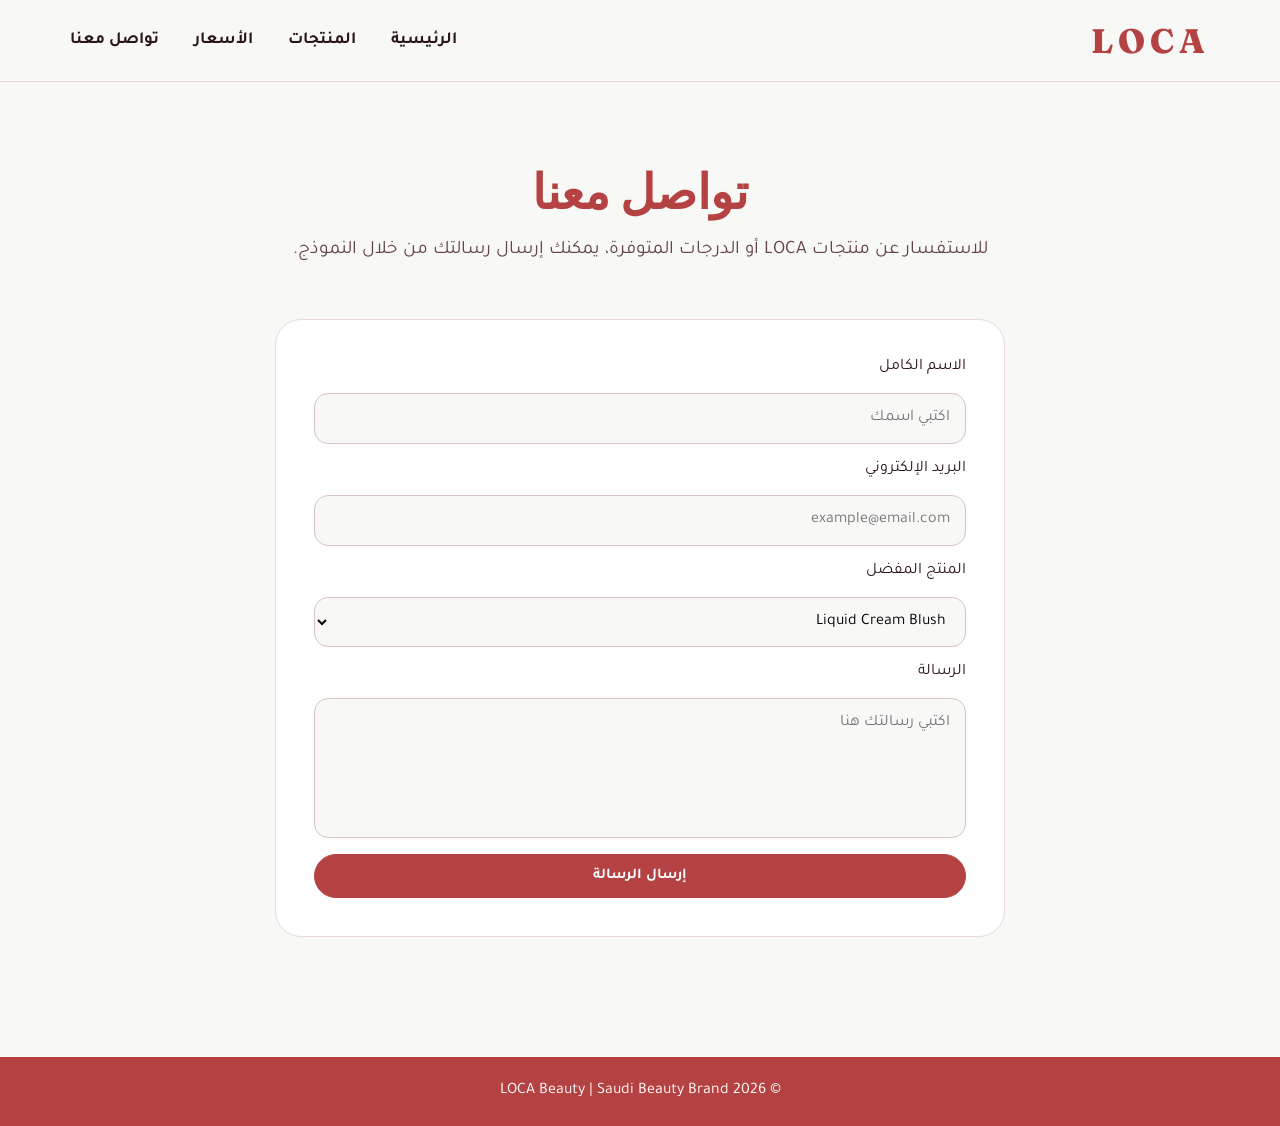
==== contact.html @ 2cea82ef "Add files via upload" ====
<!DOCTYPE html>
<html lang="ar" dir="rtl">
<head>
  <meta charset="UTF-8">
  <title>LOCA Beauty | تواصل معنا</title>
  <link rel="stylesheet" href="style.css">
</head>
<body>

  <nav class="navbar">
    <div class="logo">LOCA</div>
    <ul class="nav-links">
      <li><a href="index.html">الرئيسية</a></li>
      <li><a href="products.html">المنتجات</a></li>
      <li><a href="offers.html">الأسعار</a></li>
      <li><a href="contact.html">تواصل معنا</a></li>
    </ul>
  </nav>

  <section class="section">
    <h2 class="section-title">تواصل معنا</h2>
    <p class="section-subtitle">
      للاستفسار عن منتجات LOCA أو الدرجات المتوفرة، يمكنك إرسال رسالتك من خلال النموذج.
    </p>

    <div class="contact-box">
      <form>
        <label>الاسم الكامل</label>
        <input type="text" placeholder="اكتبي اسمك">

        <label>البريد الإلكتروني</label>
        <input type="email" placeholder="example@email.com">

        <label>المنتج المفضل</label>
        <select>
          <option>Liquid Cream Blush</option>
          <option>Creamy Lip Liner</option>
          <option>Glossy Lip Balm</option>
          <option>Creamy Concealer</option>
          <option>Matte Eye Liner</option>
        </select>

        <label>الرسالة</label>
        <textarea placeholder="اكتبي رسالتك هنا"></textarea>

        <button type="submit" class="btn">إرسال الرسالة</button>
      </form>
    </div>
  </section>

  <footer class="footer">
    <p>© 2026 LOCA Beauty | Saudi Beauty Brand</p>
  </footer>

</body>
</html>
---- style.css ----
@import url('https://fonts.googleapis.com/css2?family=Fraunces:wght@500;600;700;800&family=Tajawal:wght@400;500;700&display=swap');

:root {
  --red: #B44242;
  --pink: #E8CDD0;
  --white: #F8F8F7;
  --dark: #2B1518;
  --soft: #EFE3E4;
}

* {
  margin: 0;
  padding: 0;
  box-sizing: border-box;
}

body {
  background: var(--white);
  color: var(--dark);
  font-family: "Tajawal", sans-serif;
}

a {
  text-decoration: none;
  color: inherit;
}

.navbar {
  height: 82px;
  padding: 0 70px;
  display: flex;
  justify-content: space-between;
  align-items: center;
  background: var(--white);
  border-bottom: 1px solid #eadada;
  position: sticky;
  top: 0;
  z-index: 1000;
}

.logo {
  font-family: "Fraunces", serif;
  font-size: 34px;
  color: var(--red);
  letter-spacing: 5px;
  font-weight: 800;
}

.nav-links {
  list-style: none;
  display: flex;
  gap: 35px;
  font-size: 17px;
  font-weight: 600;
}

.nav-links a:hover {
  color: var(--red);
}

.btn {
  background: var(--red);
  color: white;
  padding: 12px 28px;
  border-radius: 50px;
  border: 1px solid var(--red);
  font-size: 15px;
  font-weight: 700;
  cursor: pointer;
  transition: 0.3s;
  font-family: "Tajawal", sans-serif;
}

.btn:hover {
  transform: translateY(-3px);
  box-shadow: 0 12px 30px rgba(180, 66, 66, 0.22);
}

/* HOME HEADER */
.hero {
  padding: 40px 60px 90px;
  background: var(--white);
}

.hero-images {
  display: grid;
  grid-template-columns: repeat(3, 1fr);
  gap: 14px;
}

.hero-images img {
  width: 100%;
  height: 430px;
  object-fit: cover;
}

.hero-strip {
  width: 78%;
  height: 85px;
  background: var(--red);
  margin: -45px auto 0;
  border-radius: 100px;
  display: flex;
  align-items: center;
  padding-right: 50px;
  position: relative;
  z-index: 10;
}

.hero-strip h1 {
  color: white;
  font-family: "Fraunces", serif;
  font-size: 62px;
  letter-spacing: 4px;
}

.hero-text {
  text-align: center;
  max-width: 760px;
  margin: 90px auto 0;
}

.mini-title {
  color: var(--red);
  letter-spacing: 3px;
  font-size: 14px;
  margin-bottom: 18px;
  font-weight: 700;
}

.hero-text h2 {
  font-family: "Fraunces", serif;
  font-size: 62px;
  line-height: 1.2;
  color: var(--dark);
  margin-bottom: 22px;
}

.hero-text h2 span {
  color: var(--red);
}

.hero-text p {
  font-size: 20px;
  line-height: 2;
  color: #5a3b3f;
  margin-bottom: 35px;
}

.hero-text .btn {
  display: inline-block;
}

/* GENERAL SECTIONS */
.section {
  padding: 80px 70px;
}

.section-title {
  font-family: "Fraunces", serif;
  font-size: 48px;
  color: var(--red);
  text-align: center;
  margin-bottom: 12px;
}

.section-subtitle {
  text-align: center;
  max-width: 760px;
  margin: 0 auto 50px;
  line-height: 1.9;
  color: #654348;
  font-size: 19px;
}

/* PRODUCTS */
.products-grid {
  display: grid;
  grid-template-columns: repeat(5, 1fr);
  gap: 22px;
}

.product-card {
  background: white;
  border: 1px solid #eadada;
  border-radius: 22px;
  overflow: hidden;
  position: relative;
  transition: 0.35s;
}

.product-card:hover {
  transform: translateY(-6px);
  box-shadow: 0 22px 45px rgba(43, 21, 24, 0.12);
}

.product-slider {
  height: 260px;
  position: relative;
  overflow: hidden;
  background: var(--pink);
}

.product-slider img {
  position: absolute;
  width: 100%;
  height: 100%;
  object-fit: cover;
  opacity: 0;
  animation: slideShow 9s infinite;
}

.product-slider img:nth-child(1) {
  animation-delay: 0s;
}

.product-slider img:nth-child(2) {
  animation-delay: 3s;
}

.product-slider img:nth-child(3) {
  animation-delay: 6s;
}

@keyframes slideShow {
  0% {
    opacity: 0;
    transform: scale(1.04);
  }

  8% {
    opacity: 1;
    transform: scale(1);
  }

  32% {
    opacity: 1;
    transform: scale(1);
  }

  42% {
    opacity: 0;
    transform: scale(1.04);
  }

  100% {
    opacity: 0;
  }
}

.product-info {
  padding: 18px;
  text-align: center;
}

.product-info h3 {
  font-family: "Fraunces", serif;
  font-size: 21px;
  color: var(--dark);
  margin-bottom: 6px;
}

.price {
  color: var(--red);
  font-size: 17px;
  font-weight: 800;
  margin-bottom: 10px;
}

.short-desc {
  font-size: 14px;
  line-height: 1.7;
  color: #6b4b4f;
  min-height: 48px;
}

.product-details {
  background: var(--white);
  margin-top: 14px;
  padding: 13px;
  border-radius: 15px;
  font-size: 13px;
  line-height: 1.7;
  color: #4d3034;
  max-height: 0;
  opacity: 0;
  overflow: hidden;
  transition: 0.35s;
}

.product-card:hover .product-details {
  max-height: 230px;
  opacity: 1;
}

.product-card .btn {
  margin-top: 14px;
  padding: 10px 24px;
  font-size: 14px;
}

/* TABLE */
.table-box {
  background: white;
  border: 1px solid #eadada;
  padding: 30px;
  border-radius: 24px;
  overflow-x: auto;
}

table {
  width: 100%;
  border-collapse: collapse;
  text-align: center;
}

th {
  background: var(--red);
  color: white;
  padding: 17px;
}

td {
  padding: 17px;
  border-bottom: 1px solid #eadada;
}

tr:hover {
  background: var(--pink);
}

/* CONTACT */
.contact-box {
  max-width: 730px;
  margin: auto;
  background: white;
  border: 1px solid #eadada;
  border-radius: 26px;
  padding: 38px;
}

form {
  display: flex;
  flex-direction: column;
  gap: 16px;
}

input,
select,
textarea {
  padding: 15px;
  border: 1px solid #d8c3c5;
  background: var(--white);
  border-radius: 14px;
  font-size: 16px;
  font-family: "Tajawal", sans-serif;
}

input:focus,
select:focus,
textarea:focus {
  outline: none;
  border-color: var(--red);
}

textarea {
  height: 140px;
  resize: none;
}

.footer {
  background: var(--red);
  color: white;
  text-align: center;
  padding: 25px;
  margin-top: 40px;
}

@media (max-width: 1200px) {
  .products-grid {
    grid-template-columns: repeat(3, 1fr);
  }
}

@media (max-width: 900px) {
  .navbar {
    padding: 20px;
    height: auto;
    flex-direction: column;
    gap: 15px;
  }

  .nav-links {
    flex-wrap: wrap;
    justify-content: center;
    gap: 18px;
  }

  .hero {
    padding: 25px;
  }

  .hero-images {
    grid-template-columns: 1fr;
  }

  .hero-images img {
    height: 380px;
  }

  .hero-strip {
    width: 92%;
    height: 75px;
    margin-top: -35px;
  }

  .hero-strip h1 {
    font-size: 45px;
  }

  .hero-text h2 {
    font-size: 42px;
  }

  .hero-text p {
    font-size: 18px;
  }

  .section {
    padding: 55px 25px;
  }
}

@media (max-width: 750px) {
  .products-grid {
    grid-template-columns: 1fr;
  }

  .product-slider {
    height: 330px;
  }
}
.team-box {
  margin: 30px 0;
}

.team-box p {
  color: var(--red);
  font-size: 14px;
  letter-spacing: 2px;
  margin-bottom: 12px;
  font-weight: 700;
}

.team-names {
  display: flex;
  justify-content: center;
  gap: 12px;
  flex-wrap: wrap;
}

.team-names span {
  background: var(--pink);
  color: var(--dark);
  padding: 10px 18px;
  border-radius: 50px;
  font-size: 14px;
}
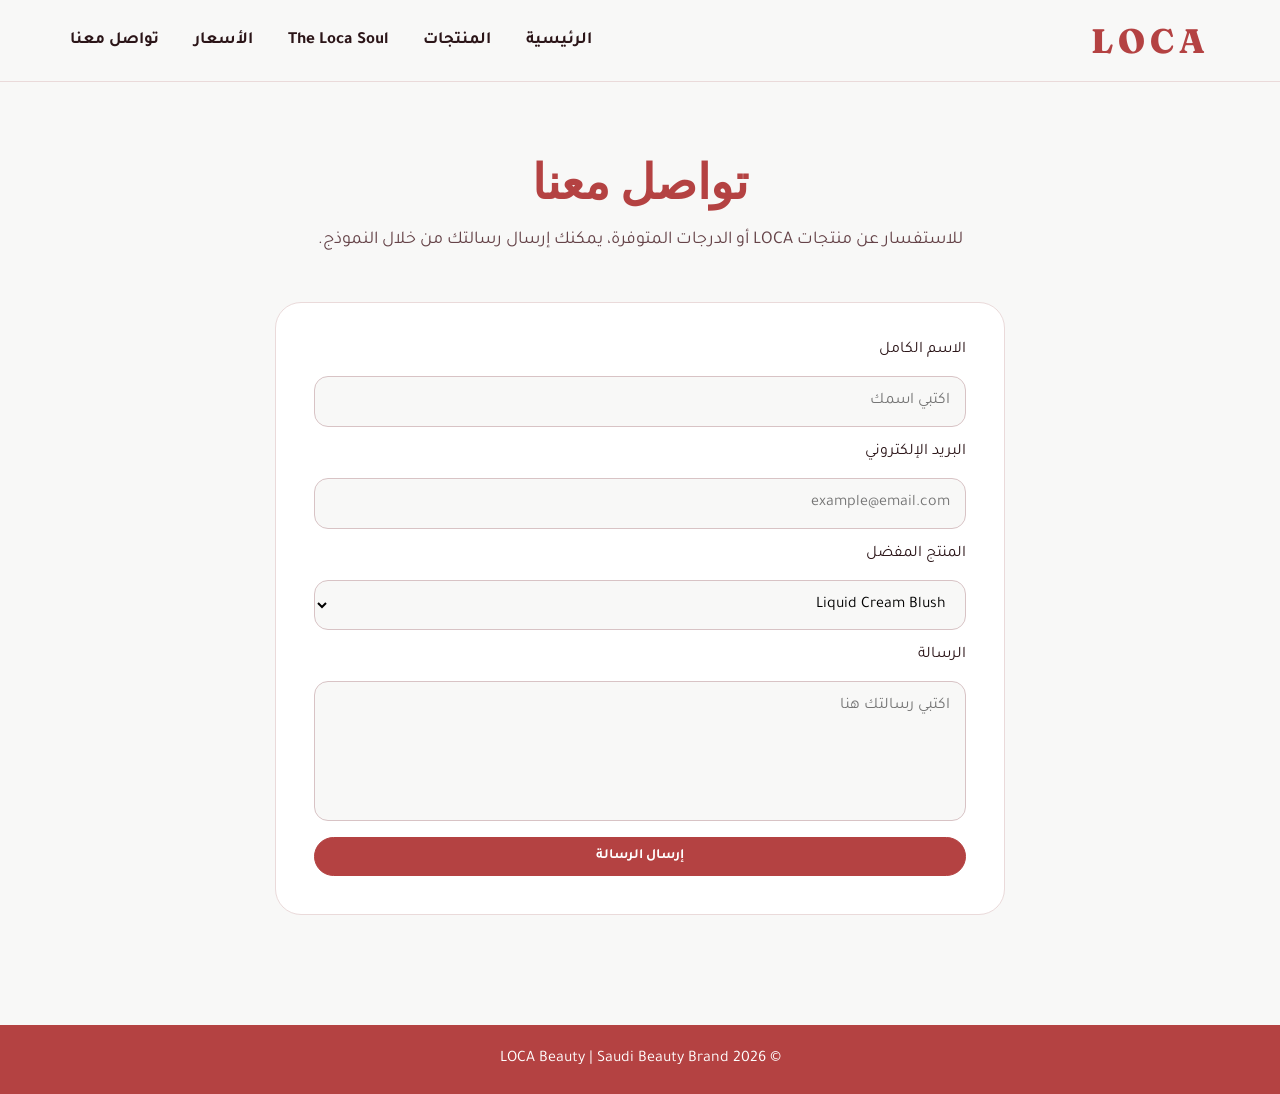
==== commit 8aa41fde: "Add files via upload" ====
--- a/contact.html
+++ b/contact.html
@@ -12,6 +12,7 @@
     <ul class="nav-links">
       <li><a href="index.html">الرئيسية</a></li>
       <li><a href="products.html">المنتجات</a></li>
+	  <li><a href="soul.html">The Loca Soul</a></li>
       <li><a href="offers.html">الأسعار</a></li>
       <li><a href="contact.html">تواصل معنا</a></li>
     </ul>
--- a/style.css
+++ b/style.css
@@ -5,7 +5,7 @@
   --pink: #E8CDD0;
   --white: #F8F8F7;
   --dark: #2B1518;
-  --soft: #EFE3E4;
+  --border: #eadada;
 }
 
 * {
@@ -32,7 +32,7 @@
   justify-content: space-between;
   align-items: center;
   background: var(--white);
-  border-bottom: 1px solid #eadada;
+  border-bottom: 1px solid var(--border);
   position: sticky;
   top: 0;
   z-index: 1000;
@@ -61,10 +61,10 @@
 .btn {
   background: var(--red);
   color: white;
-  padding: 12px 28px;
+  padding: 10px 24px;
   border-radius: 50px;
   border: 1px solid var(--red);
-  font-size: 15px;
+  font-size: 14px;
   font-weight: 700;
   cursor: pointer;
   transition: 0.3s;
@@ -73,87 +73,12 @@
 
 .btn:hover {
   transform: translateY(-3px);
-  box-shadow: 0 12px 30px rgba(180, 66, 66, 0.22);
-}
-
-/* HOME HEADER */
-.hero {
-  padding: 40px 60px 90px;
-  background: var(--white);
-}
-
-.hero-images {
-  display: grid;
-  grid-template-columns: repeat(3, 1fr);
-  gap: 14px;
-}
-
-.hero-images img {
-  width: 100%;
-  height: 430px;
-  object-fit: cover;
-}
-
-.hero-strip {
-  width: 78%;
-  height: 85px;
-  background: var(--red);
-  margin: -45px auto 0;
-  border-radius: 100px;
-  display: flex;
-  align-items: center;
-  padding-right: 50px;
-  position: relative;
-  z-index: 10;
-}
-
-.hero-strip h1 {
-  color: white;
-  font-family: "Fraunces", serif;
-  font-size: 62px;
-  letter-spacing: 4px;
-}
-
-.hero-text {
-  text-align: center;
-  max-width: 760px;
-  margin: 90px auto 0;
-}
-
-.mini-title {
-  color: var(--red);
-  letter-spacing: 3px;
-  font-size: 14px;
-  margin-bottom: 18px;
-  font-weight: 700;
-}
-
-.hero-text h2 {
-  font-family: "Fraunces", serif;
-  font-size: 62px;
-  line-height: 1.2;
-  color: var(--dark);
-  margin-bottom: 22px;
-}
-
-.hero-text h2 span {
-  color: var(--red);
-}
-
-.hero-text p {
-  font-size: 20px;
-  line-height: 2;
-  color: #5a3b3f;
-  margin-bottom: 35px;
-}
-
-.hero-text .btn {
-  display: inline-block;
-}
-
-/* GENERAL SECTIONS */
+  box-shadow: 0 12px 25px rgba(180, 66, 66, 0.22);
+}
+
+/* SECTION */
 .section {
-  padding: 80px 70px;
+  padding: 70px 60px;
 }
 
 .section-title {
@@ -166,11 +91,11 @@
 
 .section-subtitle {
   text-align: center;
-  max-width: 760px;
-  margin: 0 auto 50px;
+  max-width: 720px;
+  margin: 0 auto 45px;
   line-height: 1.9;
   color: #654348;
-  font-size: 19px;
+  font-size: 18px;
 }
 
 /* PRODUCTS */
@@ -178,15 +103,16 @@
   display: grid;
   grid-template-columns: repeat(5, 1fr);
   gap: 22px;
+  align-items: start;
 }
 
 .product-card {
   background: white;
-  border: 1px solid #eadada;
+  border: 1px solid var(--border);
   border-radius: 22px;
   overflow: hidden;
-  position: relative;
   transition: 0.35s;
+  min-width: 0;
 }
 
 .product-card:hover {
@@ -195,7 +121,8 @@
 }
 
 .product-slider {
-  height: 260px;
+  width: 100%;
+  height: 245px;
   position: relative;
   overflow: hidden;
   background: var(--pink);
@@ -203,6 +130,7 @@
 
 .product-slider img {
   position: absolute;
+  inset: 0;
   width: 100%;
   height: 100%;
   object-fit: cover;
@@ -249,13 +177,13 @@
 }
 
 .product-info {
-  padding: 18px;
+  padding: 17px;
   text-align: center;
 }
 
 .product-info h3 {
   font-family: "Fraunces", serif;
-  font-size: 21px;
+  font-size: 22px;
   color: var(--dark);
   margin-bottom: 6px;
 }
@@ -264,7 +192,7 @@
   color: var(--red);
   font-size: 17px;
   font-weight: 800;
-  margin-bottom: 10px;
+  margin-bottom: 9px;
 }
 
 .short-desc {
@@ -274,35 +202,78 @@
   min-height: 48px;
 }
 
-.product-details {
+/* DETAILS */
+details {
+  margin-top: 13px;
+  text-align: right;
   background: var(--white);
-  margin-top: 14px;
-  padding: 13px;
-  border-radius: 15px;
+  border: 1px solid var(--border);
+  border-radius: 16px;
+  padding: 12px;
+}
+
+summary {
+  cursor: pointer;
+  color: var(--red);
+  font-weight: 700;
+  list-style: none;
+  font-size: 14px;
+}
+
+summary::-webkit-details-marker {
+  display: none;
+}
+
+summary::after {
+  content: " ↓";
+}
+
+details[open] summary::after {
+  content: " ↑";
+}
+
+.details-text {
+  margin-top: 12px;
   font-size: 13px;
-  line-height: 1.7;
-  color: #4d3034;
-  max-height: 0;
-  opacity: 0;
-  overflow: hidden;
-  transition: 0.35s;
-}
-
-.product-card:hover .product-details {
-  max-height: 230px;
-  opacity: 1;
+  line-height: 1.8;
+  color: #5a3b3f;
+}
+
+.choice-box {
+  margin-top: 12px;
+  display: flex;
+  flex-direction: column;
+  gap: 8px;
+}
+
+.choice-box p {
+  color: var(--dark);
+  font-weight: 700;
+  font-size: 13px;
+}
+
+.choice-box label {
+  background: white;
+  border: 1px solid var(--border);
+  padding: 8px 10px;
+  border-radius: 12px;
+  font-size: 13px;
+  cursor: pointer;
+}
+
+.choice-box input {
+  margin-left: 6px;
+  accent-color: var(--red);
 }
 
 .product-card .btn {
   margin-top: 14px;
-  padding: 10px 24px;
-  font-size: 14px;
 }
 
 /* TABLE */
 .table-box {
   background: white;
-  border: 1px solid #eadada;
+  border: 1px solid var(--border);
   padding: 30px;
   border-radius: 24px;
   overflow-x: auto;
@@ -322,7 +293,7 @@
 
 td {
   padding: 17px;
-  border-bottom: 1px solid #eadada;
+  border-bottom: 1px solid var(--border);
 }
 
 tr:hover {
@@ -334,7 +305,7 @@
   max-width: 730px;
   margin: auto;
   background: white;
-  border: 1px solid #eadada;
+  border: 1px solid var(--border);
   border-radius: 26px;
   padding: 38px;
 }
@@ -376,16 +347,17 @@
   margin-top: 40px;
 }
 
-@media (max-width: 1200px) {
+/* RESPONSIVE */
+@media (max-width: 1250px) {
   .products-grid {
     grid-template-columns: repeat(3, 1fr);
   }
 }
 
-@media (max-width: 900px) {
+@media (max-width: 850px) {
   .navbar {
+    height: auto;
     padding: 20px;
-    height: auto;
     flex-direction: column;
     gap: 15px;
   }
@@ -396,6 +368,313 @@
     gap: 18px;
   }
 
+  .section {
+    padding: 50px 22px;
+  }
+
+  .section-title {
+    font-size: 38px;
+  }
+
+  .products-grid {
+    grid-template-columns: 1fr;
+  }
+
+  .product-slider {
+    height: 340px;
+  }
+}
+/* SOUL PAGE */
+
+.soul-banner {
+  position: relative;
+  height: 650px;
+  overflow: hidden;
+}
+
+.soul-banner img {
+  width: 100%;
+  height: 100%;
+  object-fit: cover;
+}
+
+.soul-overlay {
+  position: absolute;
+  inset: 0;
+  background: linear-gradient(
+    to top,
+    rgba(0,0,0,0.45),
+    rgba(0,0,0,0.15)
+  );
+
+  display: flex;
+  flex-direction: column;
+  justify-content: center;
+  align-items: center;
+
+  color: white;
+  text-align: center;
+}
+
+.soul-overlay p {
+  letter-spacing: 4px;
+  margin-bottom: 18px;
+}
+
+.soul-overlay h1 {
+  font-family: "Fraunces", serif;
+  font-size: 68px;
+  line-height: 1.2;
+}
+
+.soul-section {
+  padding: 90px 70px;
+  display: grid;
+  grid-template-columns: 1fr 1fr;
+  gap: 60px;
+  align-items: center;
+}
+
+.soul-text .mini-title {
+  color: var(--red);
+  letter-spacing: 3px;
+  margin-bottom: 18px;
+  font-size: 14px;
+  font-weight: 700;
+}
+
+.soul-text h2 {
+  font-family: "Fraunces", serif;
+  font-size: 58px;
+  line-height: 1.2;
+  margin-bottom: 22px;
+  color: var(--dark);
+}
+
+.soul-text p:last-child {
+  font-size: 19px;
+  line-height: 2;
+  color: #5f4044;
+}
+
+.soul-image img {
+  width: 100%;
+  border-radius: 30px;
+}
+
+/* LAB */
+
+.lab-section {
+  padding: 40px 70px 90px;
+}
+
+.lab-title {
+  text-align: center;
+  margin-bottom: 50px;
+}
+
+.lab-title p {
+  color: var(--red);
+  letter-spacing: 3px;
+  margin-bottom: 12px;
+}
+
+.lab-title h2 {
+  font-family: "Fraunces", serif;
+  font-size: 52px;
+}
+
+.lab-grid {
+  display: grid;
+  grid-template-columns: repeat(3, 1fr);
+  gap: 28px;
+}
+
+.lab-card {
+  background: white;
+  border: 1px solid #eadada;
+  border-radius: 26px;
+  overflow: hidden;
+  transition: 0.35s;
+}
+
+.lab-card:hover {
+  transform: translateY(-8px);
+  box-shadow: 0 25px 50px rgba(43,21,24,0.12);
+}
+
+.lab-card img {
+  width: 100%;
+  height: 340px;
+  object-fit: cover;
+}
+
+.lab-content {
+  padding: 25px;
+}
+
+.lab-content h3 {
+  font-family: "Fraunces", serif;
+  font-size: 28px;
+  margin-bottom: 14px;
+  color: var(--dark);
+}
+
+.lab-content p {
+  line-height: 1.9;
+  color: #634549;
+  margin-bottom: 18px;
+}
+
+/* responsive */
+
+@media (max-width: 950px) {
+
+  .soul-overlay h1 {
+    font-size: 44px;
+  }
+
+  .soul-section {
+    grid-template-columns: 1fr;
+    padding: 60px 25px;
+  }
+
+  .lab-section {
+    padding: 20px 25px 70px;
+  }
+
+  .lab-grid {
+    grid-template-columns: 1fr;
+  }
+
+}
+.lab-more {
+  margin-top: 15px;
+  border: 1px solid #eadada;
+  border-radius: 16px;
+  padding: 12px;
+  background: var(--white);
+}
+
+.lab-more summary {
+  cursor: pointer;
+  color: white;
+  background: var(--red);
+  border-radius: 50px;
+  padding: 10px 20px;
+  text-align: center;
+  font-weight: 700;
+  list-style: none;
+}
+
+.lab-more summary::-webkit-details-marker {
+  display: none;
+}
+
+.lab-more p {
+  margin-top: 14px;
+  font-size: 14px;
+}
+/* HOME HEADER */
+.hero {
+  padding: 40px 60px 90px;
+  background: var(--white);
+}
+
+.hero-images {
+  display: grid;
+  grid-template-columns: repeat(3, 1fr);
+  gap: 14px;
+  max-width: 1150px;
+  margin: 0 auto;
+}
+
+.hero-images img {
+  width: 100%;
+  height: 420px;
+  object-fit: cover;
+  display: block;
+}
+
+.hero-strip {
+  width: 78%;
+  max-width: 900px;
+  height: 82px;
+  background: var(--red);
+  margin: -42px auto 0;
+  border-radius: 100px;
+  display: flex;
+  align-items: center;
+  padding-right: 50px;
+  position: relative;
+  z-index: 10;
+}
+
+.hero-strip h1 {
+  color: white;
+  font-family: "Fraunces", serif;
+  font-size: 60px;
+  letter-spacing: 5px;
+}
+
+.hero-text {
+  text-align: center;
+  max-width: 760px;
+  margin: 85px auto 0;
+}
+
+.hero-text h3 {
+  font-family: "Fraunces", serif;
+  color: var(--red);
+  font-size: 34px;
+  letter-spacing: 4px;
+  margin-bottom: 8px;
+}
+
+.mini-title {
+  color: var(--red);
+  letter-spacing: 3px;
+  font-size: 14px;
+  margin-bottom: 18px;
+  font-weight: 700;
+}
+
+.hero-text h2 {
+  font-family: "Fraunces", serif;
+  font-size: 52px;
+  line-height: 1.25;
+  color: var(--dark);
+  margin-bottom: 22px;
+}
+
+.hero-text p {
+  font-size: 19px;
+  line-height: 2;
+  color: #5a3b3f;
+  margin-bottom: 30px;
+}
+
+.team-box {
+  margin: 22px 0 30px;
+}
+
+.team-box p {
+  color: var(--red);
+  font-weight: 700;
+  margin-bottom: 10px;
+}
+
+.team-box span {
+  display: inline-block;
+  background: var(--pink);
+  color: var(--dark);
+  padding: 8px 16px;
+  border-radius: 30px;
+  margin: 4px;
+  font-size: 14px;
+}
+
+@media (max-width: 900px) {
   .hero {
     padding: 25px;
   }
@@ -405,12 +684,12 @@
   }
 
   .hero-images img {
-    height: 380px;
+    height: 330px;
   }
 
   .hero-strip {
     width: 92%;
-    height: 75px;
+    height: 70px;
     margin-top: -35px;
   }
 
@@ -419,50 +698,6 @@
   }
 
   .hero-text h2 {
-    font-size: 42px;
-  }
-
-  .hero-text p {
-    font-size: 18px;
-  }
-
-  .section {
-    padding: 55px 25px;
-  }
-}
-
-@media (max-width: 750px) {
-  .products-grid {
-    grid-template-columns: 1fr;
-  }
-
-  .product-slider {
-    height: 330px;
-  }
-}
-.team-box {
-  margin: 30px 0;
-}
-
-.team-box p {
-  color: var(--red);
-  font-size: 14px;
-  letter-spacing: 2px;
-  margin-bottom: 12px;
-  font-weight: 700;
-}
-
-.team-names {
-  display: flex;
-  justify-content: center;
-  gap: 12px;
-  flex-wrap: wrap;
-}
-
-.team-names span {
-  background: var(--pink);
-  color: var(--dark);
-  padding: 10px 18px;
-  border-radius: 50px;
-  font-size: 14px;
-}
+    font-size: 40px;
+  }
+} 
